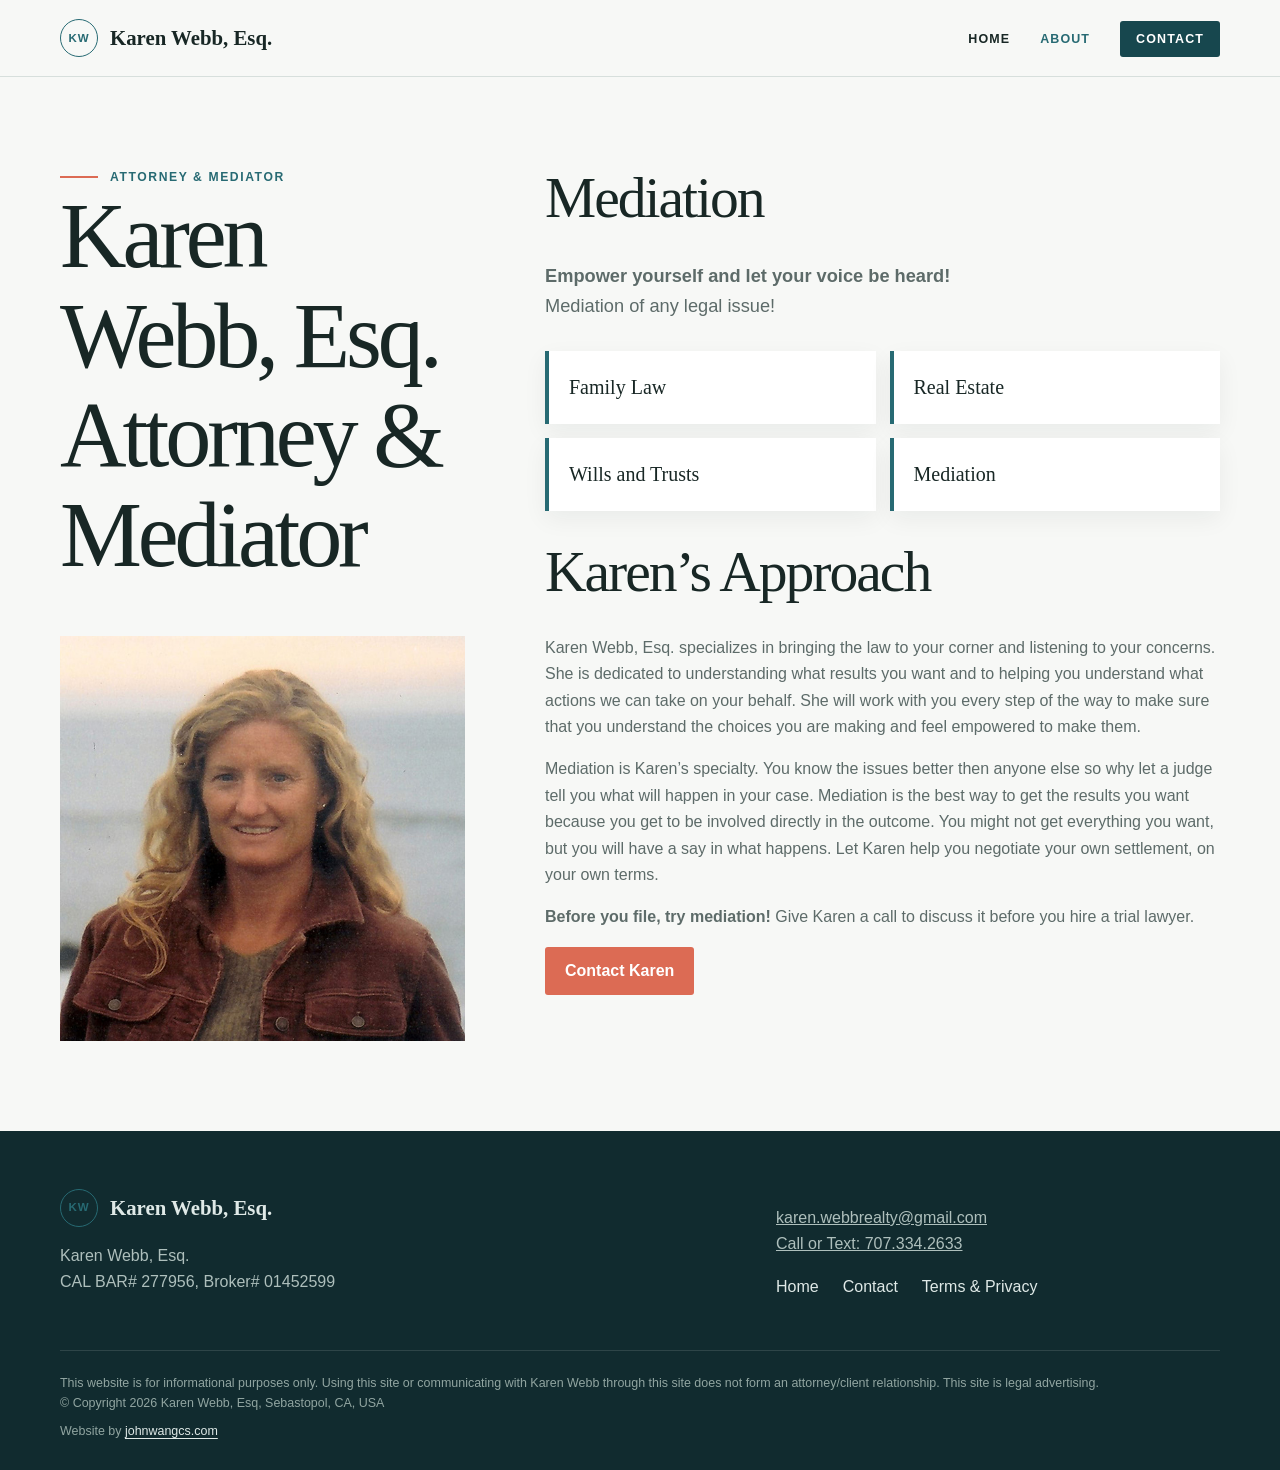
==== about.html @ b5564cf0 "Add Karen Webb law site" ====
<!doctype html>
<html lang="en"><head><meta charset="utf-8"><meta name="viewport" content="width=device-width,initial-scale=1"><meta name="robots" content="noindex,nofollow"><title>Karen Webb, Esq. Attorney &amp; Mediator | Karen Webb, Esq</title><link rel="stylesheet" href="assets/style.css"></head>
<body><a class="skip" href="#main">Skip to main content</a>
<header class="site-header"><div class="wrap nav-row"><a class="brand" href="index.html"><span class="brand-mark">KW</span>Karen Webb, Esq.</a><button class="menu" aria-expanded="false" aria-controls="nav">Menu</button><nav class="nav" id="nav"><ul><li><a href="index.html">Home</a></li><li><a href="about.html" aria-current="page">About</a></li><li><a class="consult" href="contact.html">Contact</a></li></ul></nav></div></header>
<main id="main">
  <section class="section"><div class="wrap intro-grid">
    <div><span class="kicker">Attorney &amp; Mediator</span><h1>Karen Webb, Esq. Attorney &amp; Mediator</h1><div class="image-panel portrait-panel"><img src="assets/images/karen-webb.jpg" alt="Karen Webb"></div></div>
    <div class="prose"><h2>Mediation</h2><p class="lead"><strong>Empower yourself and let your voice be heard!</strong><br>Mediation of any legal issue!</p><div class="practice-list"><div class="practice">Family Law</div><div class="practice">Real Estate</div><div class="practice">Wills and Trusts</div><div class="practice">Mediation</div></div><h2>Karen’s Approach</h2><p>Karen Webb, Esq. specializes in bringing the law to your corner and listening to your concerns. She is dedicated to understanding what results you want and to helping you understand what actions we can take on your behalf. She will work with you every step of the way to make sure that you understand the choices you are making and feel empowered to make them.</p><p>Mediation is Karen’s specialty. You know the issues better then anyone else so why let a judge tell you what will happen in your case. Mediation is the best way to get the results you want because you get to be involved directly in the outcome. You might not get everything you want, but you will have a say in what happens. Let Karen help you negotiate your own settlement, on your own terms.</p><p><strong>Before you file, try mediation!</strong> Give Karen a call to discuss it before you hire a trial lawyer.</p><a class="button" href="contact.html">Contact Karen</a></div>
  </div></section>
</main>
<footer class="site-footer"><div class="wrap"><div class="footer-grid"><div><a class="brand" href="index.html"><span class="brand-mark">KW</span>Karen Webb, Esq.</a><p>Karen Webb, Esq.<br>CAL BAR# 277956, Broker# 01452599</p></div><div><p><a href="mailto:karen.webbrealty@gmail.com">karen.webbrealty@gmail.com</a><br><a href="tel:+17073342633">Call or Text: 707.334.2633</a></p><div class="footer-links"><a href="index.html">Home</a><a href="contact.html">Contact</a><a href="terms-privacy.html">Terms &amp; Privacy</a></div></div></div><div class="fine">This website is for informational purposes only. Using this site or communicating with Karen Webb through this site does not form an attorney/client relationship. This site is legal advertising.<br>© Copyright 2026 Karen Webb, Esq, Sebastopol, CA, USA</div></div></footer><script src="assets/site.js" defer></script></body></html>
---- assets/style.css ----
:root{--paper:#f7f8f6;--white:#fff;--ink:#182725;--muted:#5d6b69;--blue:#276a73;--blue-dark:#17474e;--sky:#dcebed;--coral:#dc6b54;--line:#d7dfdc;--shadow:0 18px 50px rgba(24,39,37,.11);--serif:Georgia,"Times New Roman",serif;--sans:"Avenir Next",Avenir,"Segoe UI",sans-serif;--max:1160px}
*{box-sizing:border-box}html{scroll-behavior:smooth}body{margin:0;background:var(--paper);color:var(--ink);font-family:var(--sans);line-height:1.65;-webkit-font-smoothing:antialiased}img{display:block;max-width:100%}a{color:inherit}.wrap{width:min(var(--max),calc(100% - 40px));margin:auto}.skip{position:absolute;left:-9999px;top:0;background:var(--ink);color:#fff;padding:12px 18px;z-index:99}.skip:focus{left:0}.site-header{position:sticky;top:0;z-index:20;background:rgba(247,248,246,.94);backdrop-filter:blur(12px);border-bottom:1px solid var(--line)}.nav-row{min-height:76px;display:flex;align-items:center;justify-content:space-between;gap:28px}.brand{display:flex;align-items:center;gap:12px;text-decoration:none;font-family:var(--serif);font-size:1.3rem;font-weight:700}.brand-mark{width:38px;height:38px;border:1px solid var(--blue);border-radius:50%;display:grid;place-items:center;color:var(--blue);font-family:var(--sans);font-size:.72rem;letter-spacing:.08em}.nav ul{display:flex;align-items:center;gap:30px;list-style:none;margin:0;padding:0}.nav a{text-decoration:none;font-size:.78rem;font-weight:700;letter-spacing:.09em;text-transform:uppercase}.nav a:hover,.nav a[aria-current=page]{color:var(--blue)}.nav .consult{padding:11px 16px;background:var(--blue-dark);color:#fff;border-radius:3px}.nav .consult:hover{background:var(--blue);color:#fff}.menu{display:none;border:1px solid var(--line);background:#fff;border-radius:3px;padding:10px 12px;font:inherit;font-weight:700}.hero{display:grid;grid-template-columns:minmax(0,1.13fr) minmax(330px,.87fr);min-height:690px}.hero-copy{padding:clamp(70px,9vw,130px) max(40px,calc((100vw - var(--max))/2)) 80px max(20px,calc((100vw - var(--max))/2));display:flex;flex-direction:column;justify-content:center}.kicker{display:flex;align-items:center;gap:12px;color:var(--blue);font-weight:800;font-size:.76rem;letter-spacing:.13em;text-transform:uppercase}.kicker:before{content:"";width:38px;height:2px;background:var(--coral)}h1,h2,h3{font-family:var(--serif);line-height:1.08;margin:0 0 .55em}h1{font-size:clamp(3.2rem,7.2vw,6.8rem);font-weight:400;letter-spacing:-.045em;max-width:10ch}h2{font-size:clamp(2.2rem,4.5vw,4.5rem);font-weight:400;letter-spacing:-.035em}h3{font-size:1.45rem}.lead{max-width:57ch;color:var(--muted);font-size:1.14rem}.actions{display:flex;gap:12px;flex-wrap:wrap;margin-top:20px}.button{display:inline-flex;align-items:center;justify-content:center;min-height:48px;padding:0 20px;background:var(--coral);color:#fff;text-decoration:none;font-weight:800;border:0;border-radius:3px;cursor:pointer}.button:hover{background:#bd4f3b}.button.ghost{background:transparent;color:var(--blue-dark);border:1px solid var(--blue-dark)}.hero-portrait{position:relative;overflow:hidden;min-height:560px;background:var(--sky)}.hero-portrait img{width:100%;height:100%;object-fit:cover;object-position:50% 20%}.hero-note{position:absolute;left:0;bottom:0;background:var(--blue-dark);color:#fff;padding:24px 30px;width:min(390px,90%)}.hero-note strong{display:block;font-family:var(--serif);font-size:1.35rem}.path{padding:90px 0}.path-head{display:grid;grid-template-columns:.8fr 1.2fr;gap:60px;align-items:end;margin-bottom:50px}.path-head p{color:var(--muted);max-width:55ch}.notebook{display:grid;grid-template-columns:repeat(3,1fr);border-top:1px solid var(--line);border-bottom:1px solid var(--line)}.note{padding:34px 30px;border-right:1px solid var(--line)}.note:last-child{border:0}.note .label{color:var(--coral);font-weight:800;font-size:.72rem;letter-spacing:.12em;text-transform:uppercase}.note p{color:var(--muted)}.band{background:var(--blue-dark);color:#fff;padding:85px 0}.band h2{color:#fff;max-width:13ch}.band-grid{display:grid;grid-template-columns:1fr 1fr;gap:90px;align-items:center}.band p{color:rgba(255,255,255,.75)}.quote{font-family:var(--serif);font-size:clamp(1.8rem,3vw,3rem);line-height:1.25;border-left:3px solid var(--coral);padding-left:28px}.section{padding:90px 0}.intro-grid{display:grid;grid-template-columns:.75fr 1.25fr;gap:80px}.prose{max-width:760px}.prose p,.prose li{color:var(--muted)}.practice-list{display:grid;grid-template-columns:repeat(2,1fr);gap:14px;margin:30px 0}.practice{padding:20px;background:#fff;border-left:4px solid var(--blue);box-shadow:0 8px 24px rgba(24,39,37,.06);font-family:var(--serif);font-size:1.25rem}.image-panel{min-height:430px;position:relative;overflow:hidden}.image-panel img{width:100%;height:100%;object-fit:cover}.contact-grid{display:grid;grid-template-columns:.82fr 1.18fr;gap:70px}.contact-card{background:var(--blue-dark);color:#fff;padding:40px}.contact-card a{color:#fff}.contact-card p{color:rgba(255,255,255,.78)}form{display:grid;grid-template-columns:1fr 1fr;gap:18px}label{display:grid;gap:7px;font-weight:700;font-size:.85rem}.full{grid-column:1/-1}input,textarea{width:100%;border:1px solid var(--line);background:#fff;padding:13px 14px;font:inherit;border-radius:2px}textarea{min-height:150px;resize:vertical}input:focus,textarea:focus,.menu:focus,.button:focus,a:focus{outline:3px solid rgba(220,107,84,.35);outline-offset:3px}.form-status{grid-column:1/-1;margin:0;color:var(--blue-dark);font-weight:700}.legal{max-width:850px}.legal h2{font-size:2rem;margin-top:1.6em}.legal p,.legal li{color:var(--muted)}.site-footer{background:#112b2f;color:#dfe9e7;padding:58px 0 28px}.footer-grid{display:grid;grid-template-columns:1.2fr .8fr;gap:50px}.footer-grid p{color:#aebfbc}.footer-links{display:flex;gap:24px;flex-wrap:wrap}.footer-links a{text-decoration:none}.fine{border-top:1px solid rgba(255,255,255,.12);margin-top:38px;padding-top:22px;font-size:.78rem;color:#91a5a1}.reveal{opacity:1;transform:none}.reveal.visible{opacity:1;transform:none}@media(prefers-reduced-motion:reduce){*{scroll-behavior:auto!important}.reveal{opacity:1;transform:none;transition:none}}@media(max-width:820px){.menu{display:block}.nav{position:absolute;top:76px;left:0;right:0;background:var(--paper);border-bottom:1px solid var(--line);padding:20px;display:none}.nav.open{display:block}.nav ul{display:grid;gap:14px}.nav .consult{display:block;text-align:center}.hero{grid-template-columns:1fr}.hero-copy{padding:70px 20px}.hero-portrait{min-height:520px}.path-head,.band-grid,.intro-grid,.contact-grid,.footer-grid{grid-template-columns:1fr;gap:36px}.notebook{grid-template-columns:1fr}.note{border-right:0;border-bottom:1px solid var(--line)}.practice-list{grid-template-columns:1fr}form{grid-template-columns:1fr}.full{grid-column:auto}}@media(max-width:480px){.wrap{width:min(var(--max),calc(100% - 28px))}h1{font-size:3rem}.hero-portrait{min-height:430px}.section,.path{padding:65px 0}}

.hero h1{font-size:clamp(3rem,5.7vw,5.6rem);max-width:12ch}.hero-coast img{object-position:center}.portrait-panel{margin-top:2rem;min-height:360px}.portrait-panel img{object-position:center 20%}.name-fields{border:0;padding:0;margin:0;display:grid;grid-template-columns:1fr 1fr;gap:18px}.name-fields legend{font-weight:700;font-size:.85rem;margin-bottom:7px}.name-fields span,label span{font-weight:400;color:var(--muted)}
@media(max-width:820px){.name-fields{grid-template-columns:1fr}.hero h1{font-size:clamp(2.9rem,13vw,4.7rem)}}

.law-home-content{padding:90px 0}.law-copy-block{display:grid;grid-template-columns:minmax(260px,.75fr) minmax(0,1.25fr);gap:70px;padding:58px 0;border-bottom:1px solid var(--line);align-items:start}.law-copy-block h2{margin:0}.law-copy-block p{margin:0;color:var(--muted);font-size:1.08rem;max-width:64ch}.law-home-quote{margin:0;padding:70px clamp(24px,7vw,90px);background:var(--blue-dark);color:#fff;font-family:var(--serif);font-size:clamp(1.7rem,3.3vw,3.1rem);line-height:1.25}.law-home-quote cite{display:block;margin-top:14px;font-family:var(--sans);font-size:.9rem;font-style:normal;letter-spacing:.08em}.happy-home-block{border-bottom:0}@media(max-width:820px){.law-home-content{padding:50px 0}.law-copy-block{grid-template-columns:1fr;gap:18px;padding:42px 0}.law-home-quote{padding:48px 24px}}

/* Preserve the complete 4:3 coastline composition in an intentional frame. */
.hero:has(.hero-coast){grid-template-columns:minmax(0,.95fr) minmax(420px,1.05fr);min-height:620px}
.hero-coast{display:grid;place-items:center;min-height:620px;padding:clamp(34px,4vw,58px);background:linear-gradient(145deg,#dce8e5 0%,#b8d0d1 100%)}
.hero-coast img{width:100%;height:auto;aspect-ratio:4/3;object-fit:contain;object-position:center;border:1px solid rgba(255,255,255,.78);box-shadow:0 22px 48px rgba(17,54,59,.2)}
.hero-coast .hero-note{left:clamp(18px,3vw,44px);bottom:clamp(18px,3vw,36px)}
.site-credit{display:inline-block;margin-top:.45rem}.site-credit a{text-decoration:underline;text-underline-offset:3px;color:#dfe9e7}
@media(max-width:820px){.hero:has(.hero-coast){grid-template-columns:1fr;min-height:auto}.hero-coast{min-height:auto;padding:24px 20px 78px}.hero-coast img{height:auto}.hero-coast .hero-note{left:20px;bottom:20px;width:calc(100% - 40px)}}
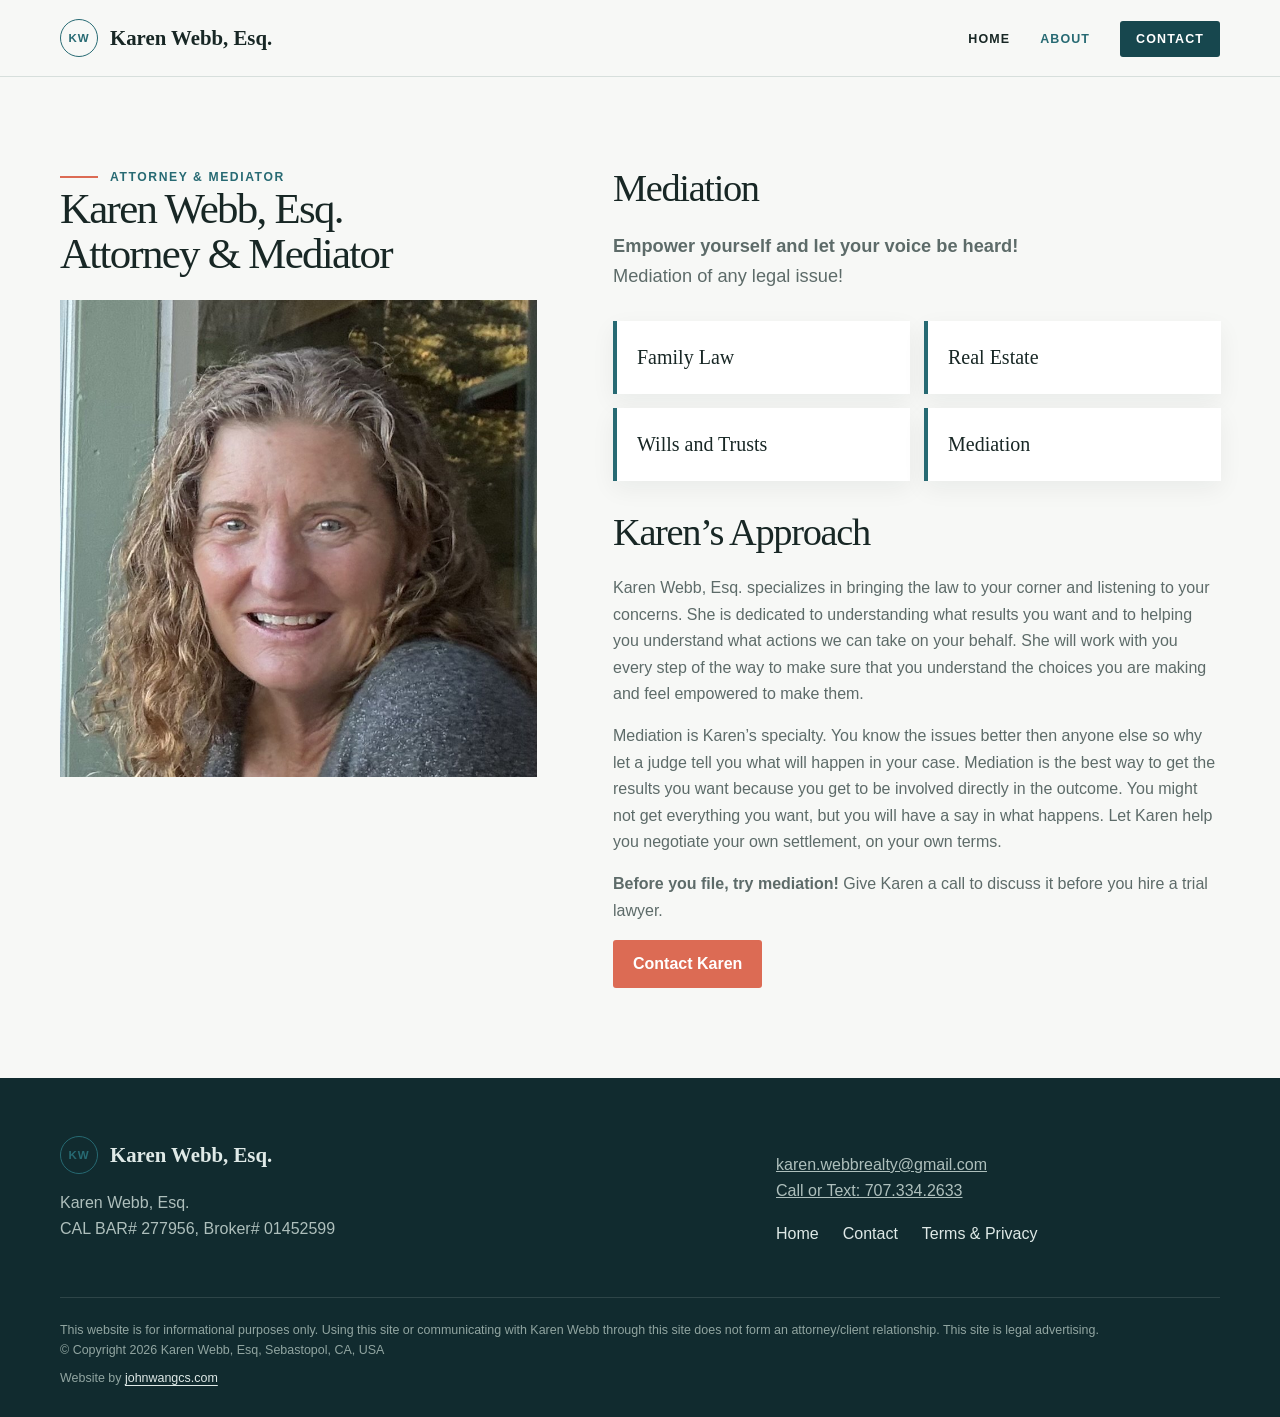
==== commit aff1afcc: "Add technical SEO foundation" ====
--- a/about.html
+++ b/about.html
@@ -1,5 +1,18 @@
 <!doctype html>
-<html lang="en"><head><meta charset="utf-8"><meta name="viewport" content="width=device-width,initial-scale=1"><meta name="robots" content="noindex,nofollow"><title>Karen Webb, Esq. Attorney &amp; Mediator | Karen Webb, Esq</title><link rel="stylesheet" href="assets/style.css"></head>
+<html lang="en"><head><meta charset="utf-8"><meta name="viewport" content="width=device-width,initial-scale=1"><title>Karen Webb, Esq. Attorney &amp; Mediator | Karen Webb, Esq</title>
+<meta name="description" content="Learn about Karen Webb, Esq., an attorney and mediator serving Sebastopol and Sonoma County."><link rel="stylesheet" href="assets/style.css"><link rel="canonical" href="https://karenwebblaw.com/about.html">
+<meta property="og:type" content="website">
+<meta property="og:site_name" content="Karen Webb, Esq.">
+<meta property="og:title" content="Karen Webb, Esq. Attorney &amp; Mediator | Karen Webb, Esq">
+<meta property="og:description" content="Learn about Karen Webb, Esq., an attorney and mediator serving Sebastopol and Sonoma County.">
+<meta property="og:url" content="https://karenwebblaw.com/about.html">
+<meta property="og:image" content="https://karenwebblaw.com/assets/images/beach.jpg">
+<meta name="twitter:card" content="summary_large_image">
+<meta name="twitter:title" content="Karen Webb, Esq. Attorney &amp; Mediator | Karen Webb, Esq">
+<meta name="twitter:description" content="Learn about Karen Webb, Esq., an attorney and mediator serving Sebastopol and Sonoma County.">
+<meta name="twitter:image" content="https://karenwebblaw.com/assets/images/beach.jpg">
+<script type="application/ld+json">{"name":"Karen Webb, Esq.","url":"https://karenwebblaw.com/","image":"https://karenwebblaw.com/assets/images/beach.jpg","@type":"LegalService","@context":"https://schema.org","address":{"@type":"PostalAddress","addressRegion":"CA","addressLocality":"Sebastopol","addressCountry":"US"}}</script>
+</head>
 <body><a class="skip" href="#main">Skip to main content</a>
 <header class="site-header"><div class="wrap nav-row"><a class="brand" href="index.html"><span class="brand-mark">KW</span>Karen Webb, Esq.</a><button class="menu" aria-expanded="false" aria-controls="nav">Menu</button><nav class="nav" id="nav"><ul><li><a href="index.html">Home</a></li><li><a href="about.html" aria-current="page">About</a></li><li><a class="consult" href="contact.html">Contact</a></li></ul></nav></div></header>
 <main id="main">
@@ -9,3 +22,4 @@
   </div></section>
 </main>
 <footer class="site-footer"><div class="wrap"><div class="footer-grid"><div><a class="brand" href="index.html"><span class="brand-mark">KW</span>Karen Webb, Esq.</a><p>Karen Webb, Esq.<br>CAL BAR# 277956, Broker# 01452599</p></div><div><p><a href="mailto:karen.webbrealty@gmail.com">karen.webbrealty@gmail.com</a><br><a href="tel:+17073342633">Call or Text: 707.334.2633</a></p><div class="footer-links"><a href="index.html">Home</a><a href="contact.html">Contact</a><a href="terms-privacy.html">Terms &amp; Privacy</a></div></div></div><div class="fine">This website is for informational purposes only. Using this site or communicating with Karen Webb through this site does not form an attorney/client relationship. This site is legal advertising.<br>© Copyright 2026 Karen Webb, Esq, Sebastopol, CA, USA</div></div></footer><script src="assets/site.js" defer></script></body></html>
+
--- a/assets/style.css
+++ b/assets/style.css
@@ -1,8 +1,15 @@
-:root{--paper:#f7f8f6;--white:#fff;--ink:#182725;--muted:#5d6b69;--blue:#276a73;--blue-dark:#17474e;--sky:#dcebed;--coral:#dc6b54;--line:#d7dfdc;--shadow:0 18px 50px rgba(24,39,37,.11);--serif:Georgia,"Times New Roman",serif;--sans:"Avenir Next",Avenir,"Segoe UI",sans-serif;--max:1160px}
+:root{--paper:#f7f8f6;--white:#fff;--ink:#182725;--muted:#5d6b69;--blue:#276a73;--blue-dark:#17474e;--sky:#dcebed;--coral:#dc6b54;--line:#d7dfdc;--shadow:0 18px 50px rgba(24,39,37,.11);--serif:Georgia,"Times New Roman",serif;--sans:"Avenir Next",Avenir,"Segoe UI",sans-serif;--max:1160px}.section>.wrap>.contact-card{max-width:620px}
 *{box-sizing:border-box}html{scroll-behavior:smooth}body{margin:0;background:var(--paper);color:var(--ink);font-family:var(--sans);line-height:1.65;-webkit-font-smoothing:antialiased}img{display:block;max-width:100%}a{color:inherit}.wrap{width:min(var(--max),calc(100% - 40px));margin:auto}.skip{position:absolute;left:-9999px;top:0;background:var(--ink);color:#fff;padding:12px 18px;z-index:99}.skip:focus{left:0}.site-header{position:sticky;top:0;z-index:20;background:rgba(247,248,246,.94);backdrop-filter:blur(12px);border-bottom:1px solid var(--line)}.nav-row{min-height:76px;display:flex;align-items:center;justify-content:space-between;gap:28px}.brand{display:flex;align-items:center;gap:12px;text-decoration:none;font-family:var(--serif);font-size:1.3rem;font-weight:700}.brand-mark{width:38px;height:38px;border:1px solid var(--blue);border-radius:50%;display:grid;place-items:center;color:var(--blue);font-family:var(--sans);font-size:.72rem;letter-spacing:.08em}.nav ul{display:flex;align-items:center;gap:30px;list-style:none;margin:0;padding:0}.nav a{text-decoration:none;font-size:.78rem;font-weight:700;letter-spacing:.09em;text-transform:uppercase}.nav a:hover,.nav a[aria-current=page]{color:var(--blue)}.nav .consult{padding:11px 16px;background:var(--blue-dark);color:#fff;border-radius:3px}.nav .consult:hover{background:var(--blue);color:#fff}.menu{display:none;border:1px solid var(--line);background:#fff;border-radius:3px;padding:10px 12px;font:inherit;font-weight:700}.hero{display:grid;grid-template-columns:minmax(0,1.13fr) minmax(330px,.87fr);min-height:690px}.hero-copy{padding:clamp(70px,9vw,130px) max(40px,calc((100vw - var(--max))/2)) 80px max(20px,calc((100vw - var(--max))/2));display:flex;flex-direction:column;justify-content:center}.kicker{display:flex;align-items:center;gap:12px;color:var(--blue);font-weight:800;font-size:.76rem;letter-spacing:.13em;text-transform:uppercase}.kicker:before{content:"";width:38px;height:2px;background:var(--coral)}h1,h2,h3{font-family:var(--serif);line-height:1.08;margin:0 0 .55em}h1{font-size:clamp(3.2rem,7.2vw,6.8rem);font-weight:400;letter-spacing:-.045em;max-width:10ch}h2{font-size:clamp(2.2rem,4.5vw,4.5rem);font-weight:400;letter-spacing:-.035em}h3{font-size:1.45rem}.lead{max-width:57ch;color:var(--muted);font-size:1.14rem}.actions{display:flex;gap:12px;flex-wrap:wrap;margin-top:20px}.button{display:inline-flex;align-items:center;justify-content:center;min-height:48px;padding:0 20px;background:var(--coral);color:#fff;text-decoration:none;font-weight:800;border:0;border-radius:3px;cursor:pointer}.button:hover{background:#bd4f3b}.button.ghost{background:transparent;color:var(--blue-dark);border:1px solid var(--blue-dark)}.hero-portrait{position:relative;overflow:hidden;min-height:560px;background:var(--sky)}.hero-portrait img{width:100%;height:100%;object-fit:cover;object-position:50% 20%}.hero-note{position:absolute;left:0;bottom:0;background:var(--blue-dark);color:#fff;padding:24px 30px;width:min(390px,90%)}.hero-note strong{display:block;font-family:var(--serif);font-size:1.35rem}.path{padding:90px 0}.path-head{display:grid;grid-template-columns:.8fr 1.2fr;gap:60px;align-items:end;margin-bottom:50px}.path-head p{color:var(--muted);max-width:55ch}.notebook{display:grid;grid-template-columns:repeat(3,1fr);border-top:1px solid var(--line);border-bottom:1px solid var(--line)}.note{padding:34px 30px;border-right:1px solid var(--line)}.note:last-child{border:0}.note .label{color:var(--coral);font-weight:800;font-size:.72rem;letter-spacing:.12em;text-transform:uppercase}.note p{color:var(--muted)}.band{background:var(--blue-dark);color:#fff;padding:85px 0}.band h2{color:#fff;max-width:13ch}.band-grid{display:grid;grid-template-columns:1fr 1fr;gap:90px;align-items:center}.band p{color:rgba(255,255,255,.75)}.quote{font-family:var(--serif);font-size:clamp(1.8rem,3vw,3rem);line-height:1.25;border-left:3px solid var(--coral);padding-left:28px}.section{padding:90px 0}.intro-grid{display:grid;grid-template-columns:.75fr 1.25fr;gap:80px}.prose{max-width:760px}.prose p,.prose li{color:var(--muted)}.practice-list{display:grid;grid-template-columns:repeat(2,1fr);gap:14px;margin:30px 0}.practice{padding:20px;background:#fff;border-left:4px solid var(--blue);box-shadow:0 8px 24px rgba(24,39,37,.06);font-family:var(--serif);font-size:1.25rem}.image-panel{min-height:430px;position:relative;overflow:hidden}.image-panel img{width:100%;height:100%;object-fit:cover}.contact-grid{display:grid;grid-template-columns:.82fr 1.18fr;gap:70px}.contact-card{background:var(--blue-dark);color:#fff;padding:40px}.contact-card a{color:#fff}.contact-card p{color:rgba(255,255,255,.78)}form{display:grid;grid-template-columns:1fr 1fr;gap:18px}label{display:grid;gap:7px;font-weight:700;font-size:.85rem}.full{grid-column:1/-1}input,textarea{width:100%;border:1px solid var(--line);background:#fff;padding:13px 14px;font:inherit;border-radius:2px}textarea{min-height:150px;resize:vertical}input:focus,textarea:focus,.menu:focus,.button:focus,a:focus{outline:3px solid rgba(220,107,84,.35);outline-offset:3px}.form-status{grid-column:1/-1;margin:0;color:var(--blue-dark);font-weight:700}.legal{max-width:850px}.legal h2{font-size:2rem;margin-top:1.6em}.legal p,.legal li{color:var(--muted)}.site-footer{background:#112b2f;color:#dfe9e7;padding:58px 0 28px}.footer-grid{display:grid;grid-template-columns:1.2fr .8fr;gap:50px}.footer-grid p{color:#aebfbc}.footer-links{display:flex;gap:24px;flex-wrap:wrap}.footer-links a{text-decoration:none}.fine{border-top:1px solid rgba(255,255,255,.12);margin-top:38px;padding-top:22px;font-size:.78rem;color:#91a5a1}.reveal{opacity:1;transform:none}.reveal.visible{opacity:1;transform:none}@media(prefers-reduced-motion:reduce){*{scroll-behavior:auto!important}.reveal{opacity:1;transform:none;transition:none}}@media(max-width:820px){.menu{display:block}.nav{position:absolute;top:76px;left:0;right:0;background:var(--paper);border-bottom:1px solid var(--line);padding:20px;display:none}.nav.open{display:block}.nav ul{display:grid;gap:14px}.nav .consult{display:block;text-align:center}.hero{grid-template-columns:1fr}.hero-copy{padding:70px 20px}.hero-portrait{min-height:520px}.path-head,.band-grid,.intro-grid,.contact-grid,.footer-grid{grid-template-columns:1fr;gap:36px}.notebook{grid-template-columns:1fr}.note{border-right:0;border-bottom:1px solid var(--line)}.practice-list{grid-template-columns:1fr}form{grid-template-columns:1fr}.full{grid-column:auto}}@media(max-width:480px){.wrap{width:min(var(--max),calc(100% - 28px))}h1{font-size:3rem}.hero-portrait{min-height:430px}.section,.path{padding:65px 0}}
 
 .hero h1{font-size:clamp(3rem,5.7vw,5.6rem);max-width:12ch}.hero-coast img{object-position:center}.portrait-panel{margin-top:2rem;min-height:360px}.portrait-panel img{object-position:center 20%}.name-fields{border:0;padding:0;margin:0;display:grid;grid-template-columns:1fr 1fr;gap:18px}.name-fields legend{font-weight:700;font-size:.85rem;margin-bottom:7px}.name-fields span,label span{font-weight:400;color:var(--muted)}
 @media(max-width:820px){.name-fields{grid-template-columns:1fr}.hero h1{font-size:clamp(2.9rem,13vw,4.7rem)}}
+
+/* About page: keep Karen's professional title readable beside the portrait. */
+.intro-grid{grid-template-columns:minmax(300px,.88fr) minmax(0,1.12fr);gap:clamp(42px,6vw,76px)}
+.intro-grid>div:first-child h1{max-width:none;font-size:clamp(2.45rem,3.35vw,4.15rem);line-height:1.04;letter-spacing:-.04em;text-wrap:balance}
+.intro-grid .prose h2{font-size:clamp(2rem,3vw,3.15rem);line-height:1.12}
+.portrait-panel{margin-top:1.4rem;min-height:clamp(320px,31vw,440px)}
+@media(max-width:820px){.intro-grid{grid-template-columns:1fr;gap:36px}.intro-grid>div:first-child h1{font-size:clamp(2.35rem,9vw,3.6rem);max-width:15ch}.portrait-panel{min-height:360px}}
 
 .law-home-content{padding:90px 0}.law-copy-block{display:grid;grid-template-columns:minmax(260px,.75fr) minmax(0,1.25fr);gap:70px;padding:58px 0;border-bottom:1px solid var(--line);align-items:start}.law-copy-block h2{margin:0}.law-copy-block p{margin:0;color:var(--muted);font-size:1.08rem;max-width:64ch}.law-home-quote{margin:0;padding:70px clamp(24px,7vw,90px);background:var(--blue-dark);color:#fff;font-family:var(--serif);font-size:clamp(1.7rem,3.3vw,3.1rem);line-height:1.25}.law-home-quote cite{display:block;margin-top:14px;font-family:var(--sans);font-size:.9rem;font-style:normal;letter-spacing:.08em}.happy-home-block{border-bottom:0}@media(max-width:820px){.law-home-content{padding:50px 0}.law-copy-block{grid-template-columns:1fr;gap:18px;padding:42px 0}.law-home-quote{padding:48px 24px}}
 
@@ -13,3 +20,23 @@
 .hero-coast .hero-note{left:clamp(18px,3vw,44px);bottom:clamp(18px,3vw,36px)}
 .site-credit{display:inline-block;margin-top:.45rem}.site-credit a{text-decoration:underline;text-underline-offset:3px;color:#dfe9e7}
 @media(max-width:820px){.hero:has(.hero-coast){grid-template-columns:1fr;min-height:auto}.hero-coast{min-height:auto;padding:24px 20px 78px}.hero-coast img{height:auto}.hero-coast .hero-note{left:20px;bottom:20px;width:calc(100% - 40px)}}
+
+
+/* Hero headline fit.
+   The .hero-copy padding formula centres against the full viewport, but the
+   element sits in a grid column that is only ~47% of it, so both sides were
+   getting the full gutter. Above 1160px that crushed the headline (149px wide
+   at 1920px). Right padding is now a modest gap, and the font ceiling is sized
+   for the column that actually exists. Desktop only; mobile rules are unchanged. */
+@media (min-width: 821px) {
+  .hero-copy { padding-right: clamp(32px, 4vw, 72px); }
+  .hero h1 { font-size: clamp(2.8rem, 4.2vw, 4.4rem); }
+}
+
+/* Distribute headline lines evenly and avoid orphans at untested widths. */
+.hero h1 { text-wrap: balance; }
+/* Subtle scroll entrance motion shared across the Karen Webb sites. */
+@media (prefers-reduced-motion: no-preference){
+  .reveal{opacity:0;transform:translateY(24px);transition:opacity .8s cubic-bezier(.22,1,.36,1),transform .8s cubic-bezier(.22,1,.36,1);will-change:opacity,transform}
+  .reveal.visible{opacity:1;transform:none}
+}
